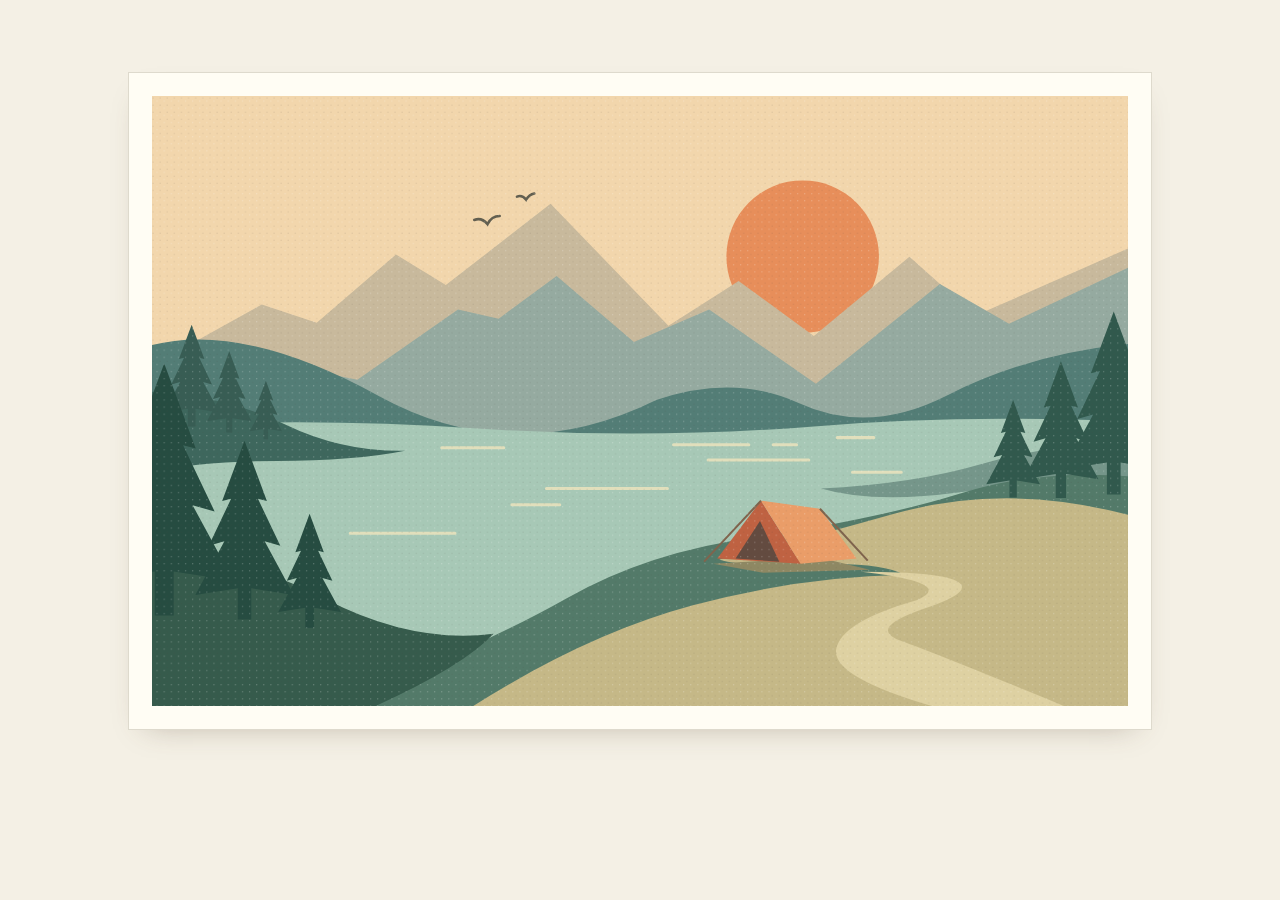
==== project/frontend/index.html @ eec0f35a "Add HobbyLink frontend shell, workspace navigation and shared API client" ====
<!doctype html>
<html lang="en">
<head>
  <meta charset="utf-8">
  <meta name="viewport" content="width=device-width, initial-scale=1">
  <meta name="theme-color" content="#f4f0e5">
  <title>HobbyLink</title>
  <link rel="stylesheet" href="./styles.css">
  <script defer src="./navigation.js"></script>
  <script defer src="./api.js"></script>
</head>
<body>
  <main>
    <figure aria-label="A lakeside campsite with mountains beneath the afternoon sun">
      <img src="./camp.svg" alt="" width="960" height="600">
    </figure>
    <section id="participant" aria-label="Participant workspace"></section>
    <section id="organizer" aria-label="Organizer workspace" hidden></section>
  </main>
</body>
</html>
---- project/frontend/styles.css ----
* { box-sizing: border-box; }

body {
  margin: 0;
  background: #f4f0e5;
  color: #254945;
}

main {
  width: min(100% - 3rem, 64rem);
  margin-inline: auto;
  padding-block: clamp(2rem, 8vh, 7rem);
}

figure {
  margin: 0;
  padding: clamp(0.6rem, 1.8vw, 1.5rem);
  background: #fffdf4;
  border: 1px solid #dedacd;
  box-shadow: 0 12px 30px -18px #59473466;
}

figure img { display: block; width: 100%; height: auto; }

@media (max-width: 36rem) {
  main { width: calc(100% - 2rem); }
  figure img { height: 58svh; object-fit: cover; object-position: 60% center; }
}
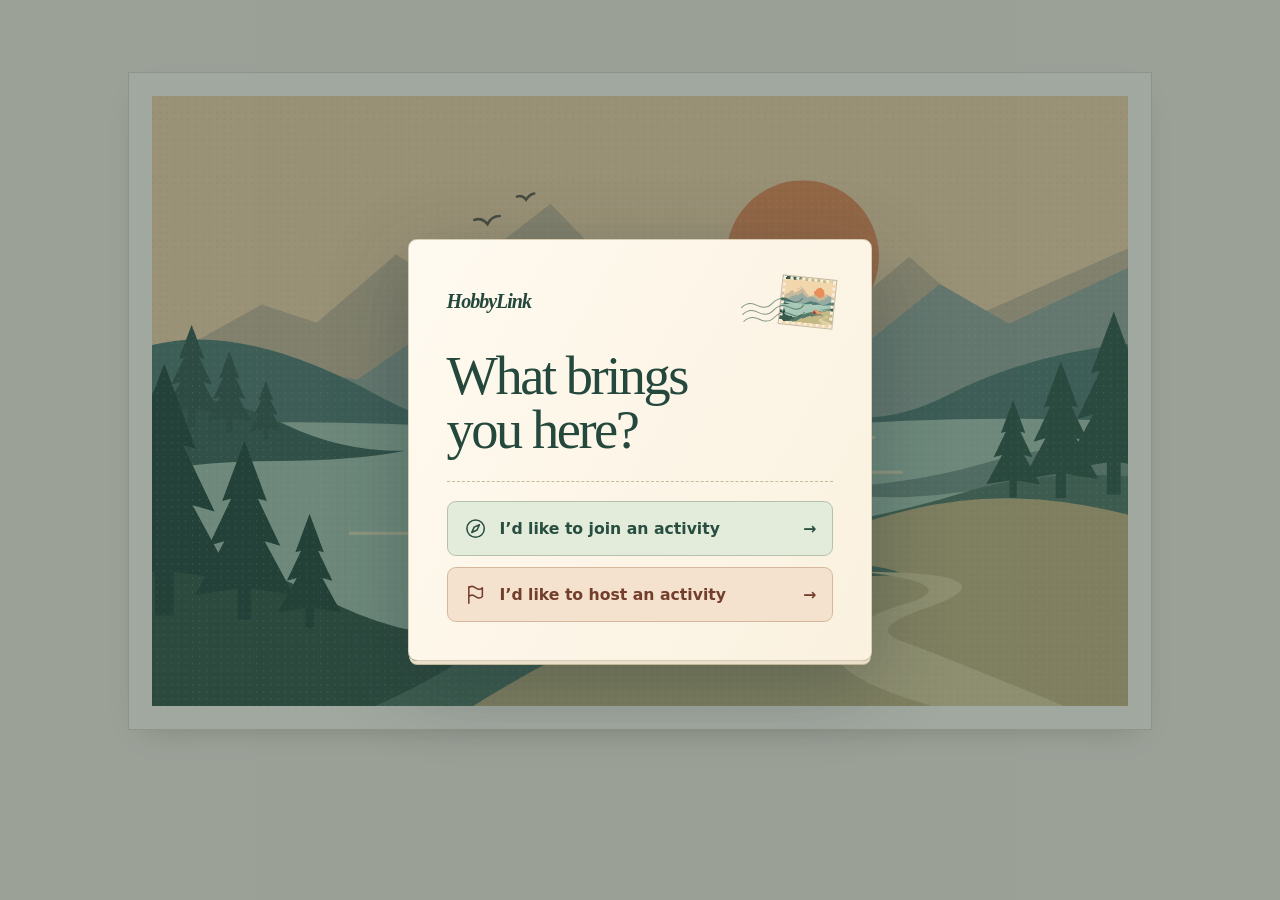
==== commit 0919a499: "Add role selection and document the frontend handoff" ====
--- a/project/frontend/index.html
+++ b/project/frontend/index.html
@@ -11,11 +11,33 @@
 </head>
 <body>
   <main>
+    <dialog id="role-picker" aria-labelledby="role-question">
+      <div class="postcard-top">
+        <span class="wordmark">HobbyLink</span>
+        <div class="postage" aria-hidden="true">
+          <span class="stamp"></span>
+          <svg viewBox="0 0 64 32" width="64" height="32" fill="none" stroke="currentColor">
+            <path d="M1 9q8 -6 16 0t16 0t16 0t14 0M1 16q8 -6 16 0t16 0t16 0t14 0M1 23q8 -6 16 0t16 0t16 0t14 0"/>
+          </svg>
+        </div>
+      </div>
+      <h1 id="role-question" tabindex="-1" autofocus>What brings you here?</h1>
+      <nav aria-label="Choose your role">
+        <a href="#participant">
+          <svg aria-hidden="true" viewBox="0 0 24 24"><circle cx="12" cy="12" r="9"/><path d="m16 8-2.5 5.5L8 16l2.5-5.5z"/></svg>
+          <span>I’d like to join an activity</span><span aria-hidden="true">→</span>
+        </a>
+        <a href="#organizer">
+          <svg aria-hidden="true" viewBox="0 0 24 24"><path d="M5 21V4m0 1q3-3 7 0t7 0v9q-3 3-7 0t-7 0"/></svg>
+          <span>I’d like to host an activity</span><span aria-hidden="true">→</span>
+        </a>
+      </nav>
+    </dialog>
     <figure aria-label="A lakeside campsite with mountains beneath the afternoon sun">
       <img src="./camp.svg" alt="" width="960" height="600">
     </figure>
-    <section id="participant" aria-label="Participant workspace"></section>
-    <section id="organizer" aria-label="Organizer workspace" hidden></section>
+    <section id="participant" aria-label="Participant workspace" hidden><h1 tabindex="-1">Participant workspace</h1></section>
+    <section id="organizer" aria-label="Organizer workspace" hidden><h1 tabindex="-1">Organizer workspace</h1></section>
   </main>
 </body>
 </html>
--- a/project/frontend/styles.css
+++ b/project/frontend/styles.css
@@ -26,3 +26,54 @@
   main { width: calc(100% - 2rem); }
   figure img { height: 58svh; object-fit: cover; object-position: 60% center; }
 }
+
+dialog {
+  width: min(29rem, calc(100% - 2rem));
+  padding: clamp(1.4rem, 4vw, 2.35rem);
+  color: #25483d;
+  background: linear-gradient(120deg, #fffaf0, #faf1df);
+  border: 1px solid #d8cdb4;
+  border-radius: .55rem;
+  box-shadow: 0 4px 0 -1px #e9dfca, 0 6px 0 -2px #c4b69a, 0 1.4rem 5rem #172c3055;
+}
+dialog::backdrop { background: rgb(31 52 43 / 42%); }
+.postcard-top { display: flex; align-items: center; justify-content: space-between; }
+.wordmark { font: italic bold 1.25rem Georgia, serif; letter-spacing: -.05em; }
+.postage { position: relative; width: 5.8rem; height: 3rem; }
+.stamp {
+  position: absolute;
+  inset: 0 0 0 auto;
+  width: 3.3rem;
+  transform: rotate(6deg);
+  background: #fffcf3 url('./camp.svg') center / cover;
+  border: 3px dotted #f8edda;
+  outline: 1px solid #c8bba3;
+}
+.postage svg { position: absolute; bottom: 0; left: 0; opacity: .55; transform: rotate(-9deg); }
+h1 { font: 500 clamp(1.6rem, 4vw, 2.25rem)/1.15 Georgia, serif; }
+dialog h1 {
+  max-width: 9em;
+  margin: 1.45rem 0;
+  font: normal clamp(2.4rem, 6vw, 3.4rem)/1 Georgia, serif;
+  letter-spacing: -.045em;
+  text-wrap: balance;
+  outline: none;
+}
+dialog nav { border-top: 1px dashed #c6b99e; padding-top: 1.2rem; display: grid; gap: .65rem; }
+dialog a {
+  display: grid;
+  grid-template-columns: 1.5rem 1fr auto;
+  align-items: center;
+  gap: .75rem;
+  padding: .95rem 1rem;
+  border: 1px solid #b3c1aa;
+  border-radius: .55rem;
+  background: #e3ebdb;
+  color: #284e40;
+  font: 600 .98rem/1.35 system-ui, sans-serif;
+  text-decoration: none;
+}
+dialog a + a { color: #733f2c; border-color: #d6b79e; background: #f4e2ce; }
+dialog a svg { width: 1.45rem; fill: none; stroke: currentColor; stroke-width: 1.6; stroke-linecap: round; stroke-linejoin: round; }
+dialog a:hover { border-color: currentColor; }
+dialog a:focus-visible { outline: 3px solid currentColor; outline-offset: 2px; }
